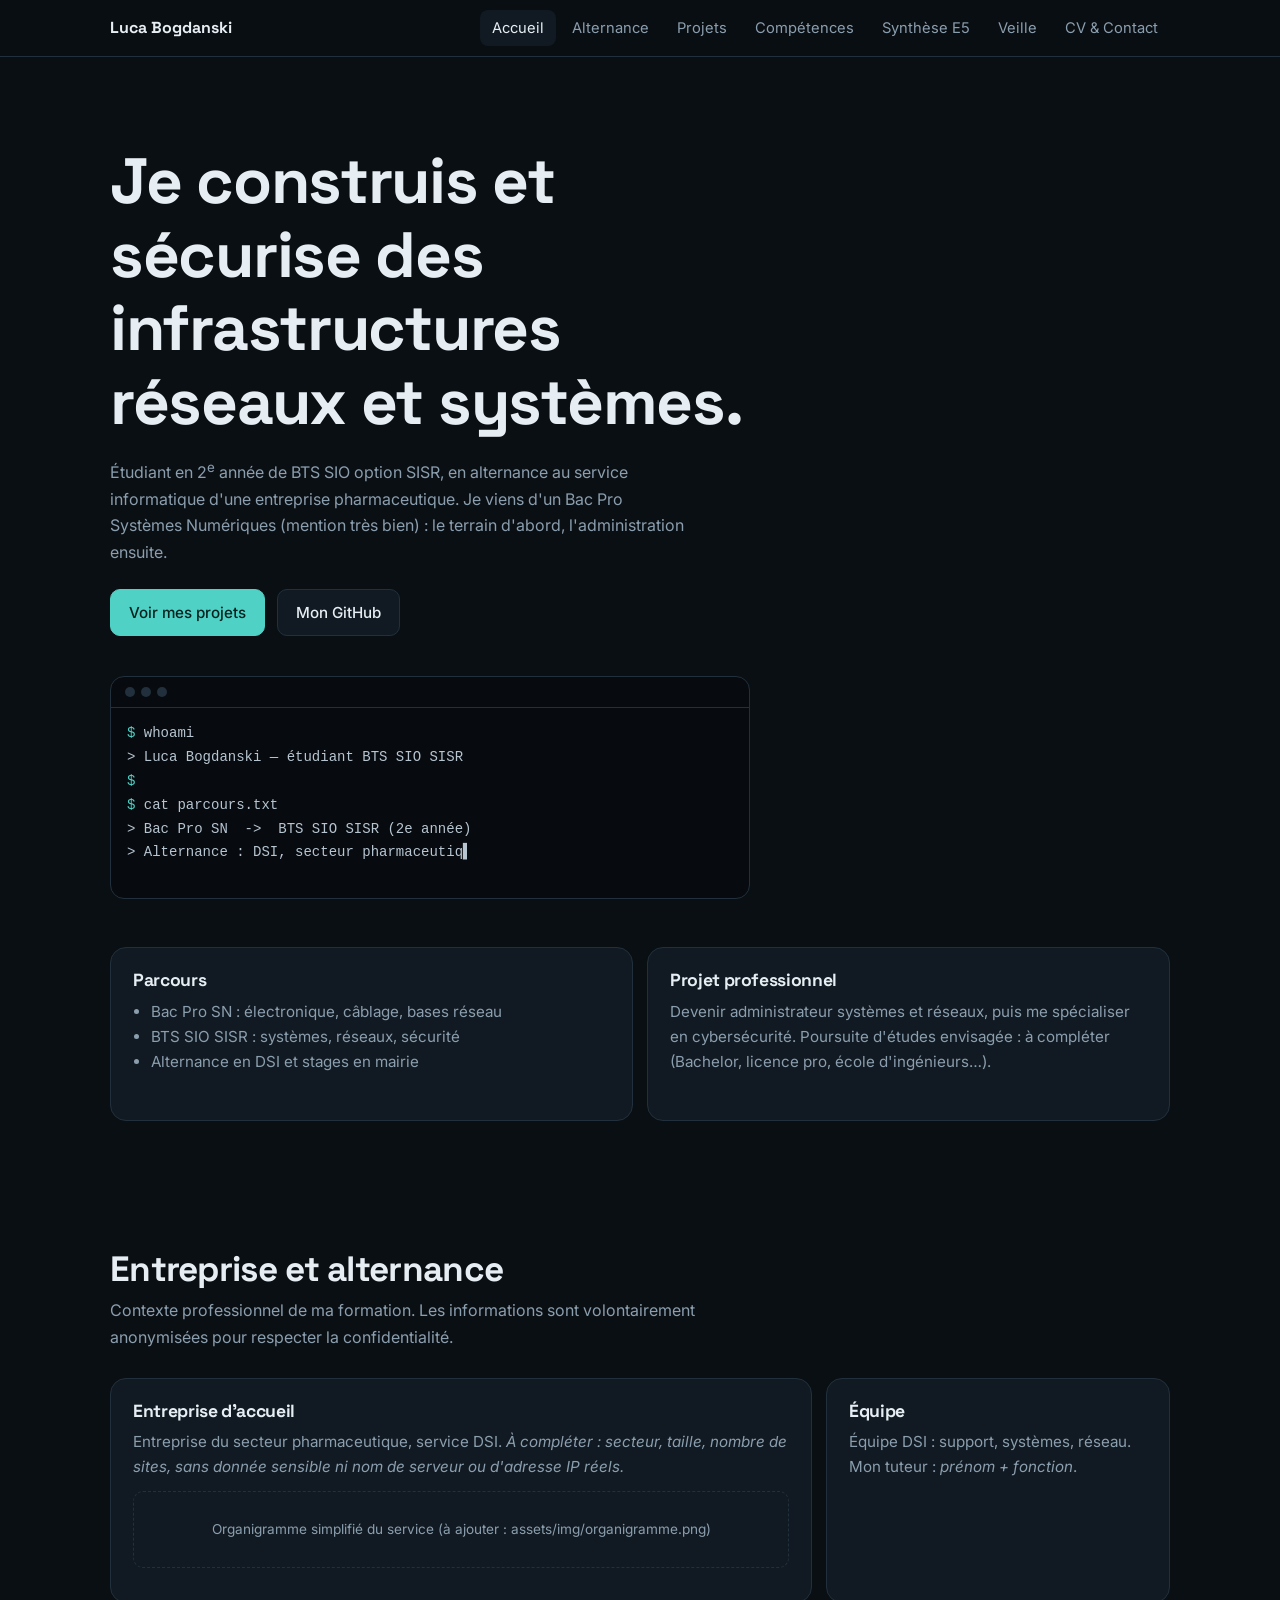
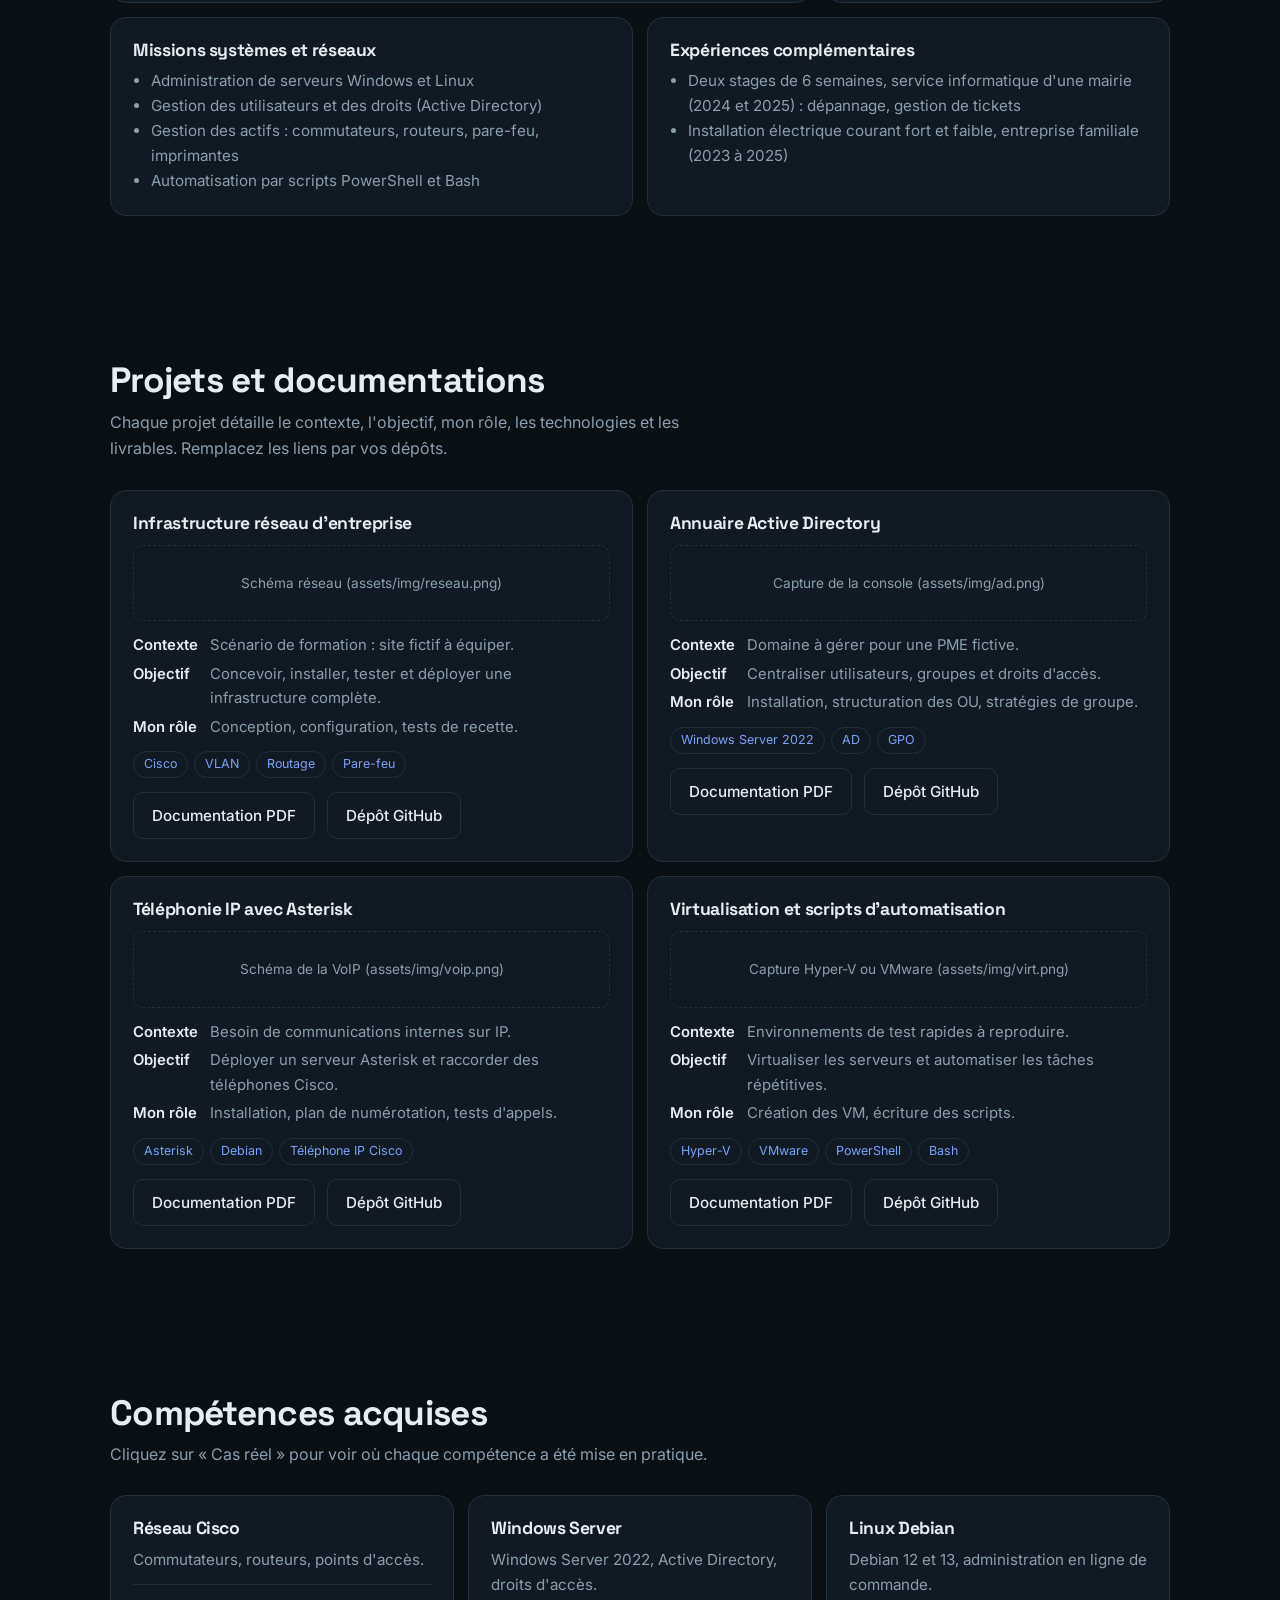
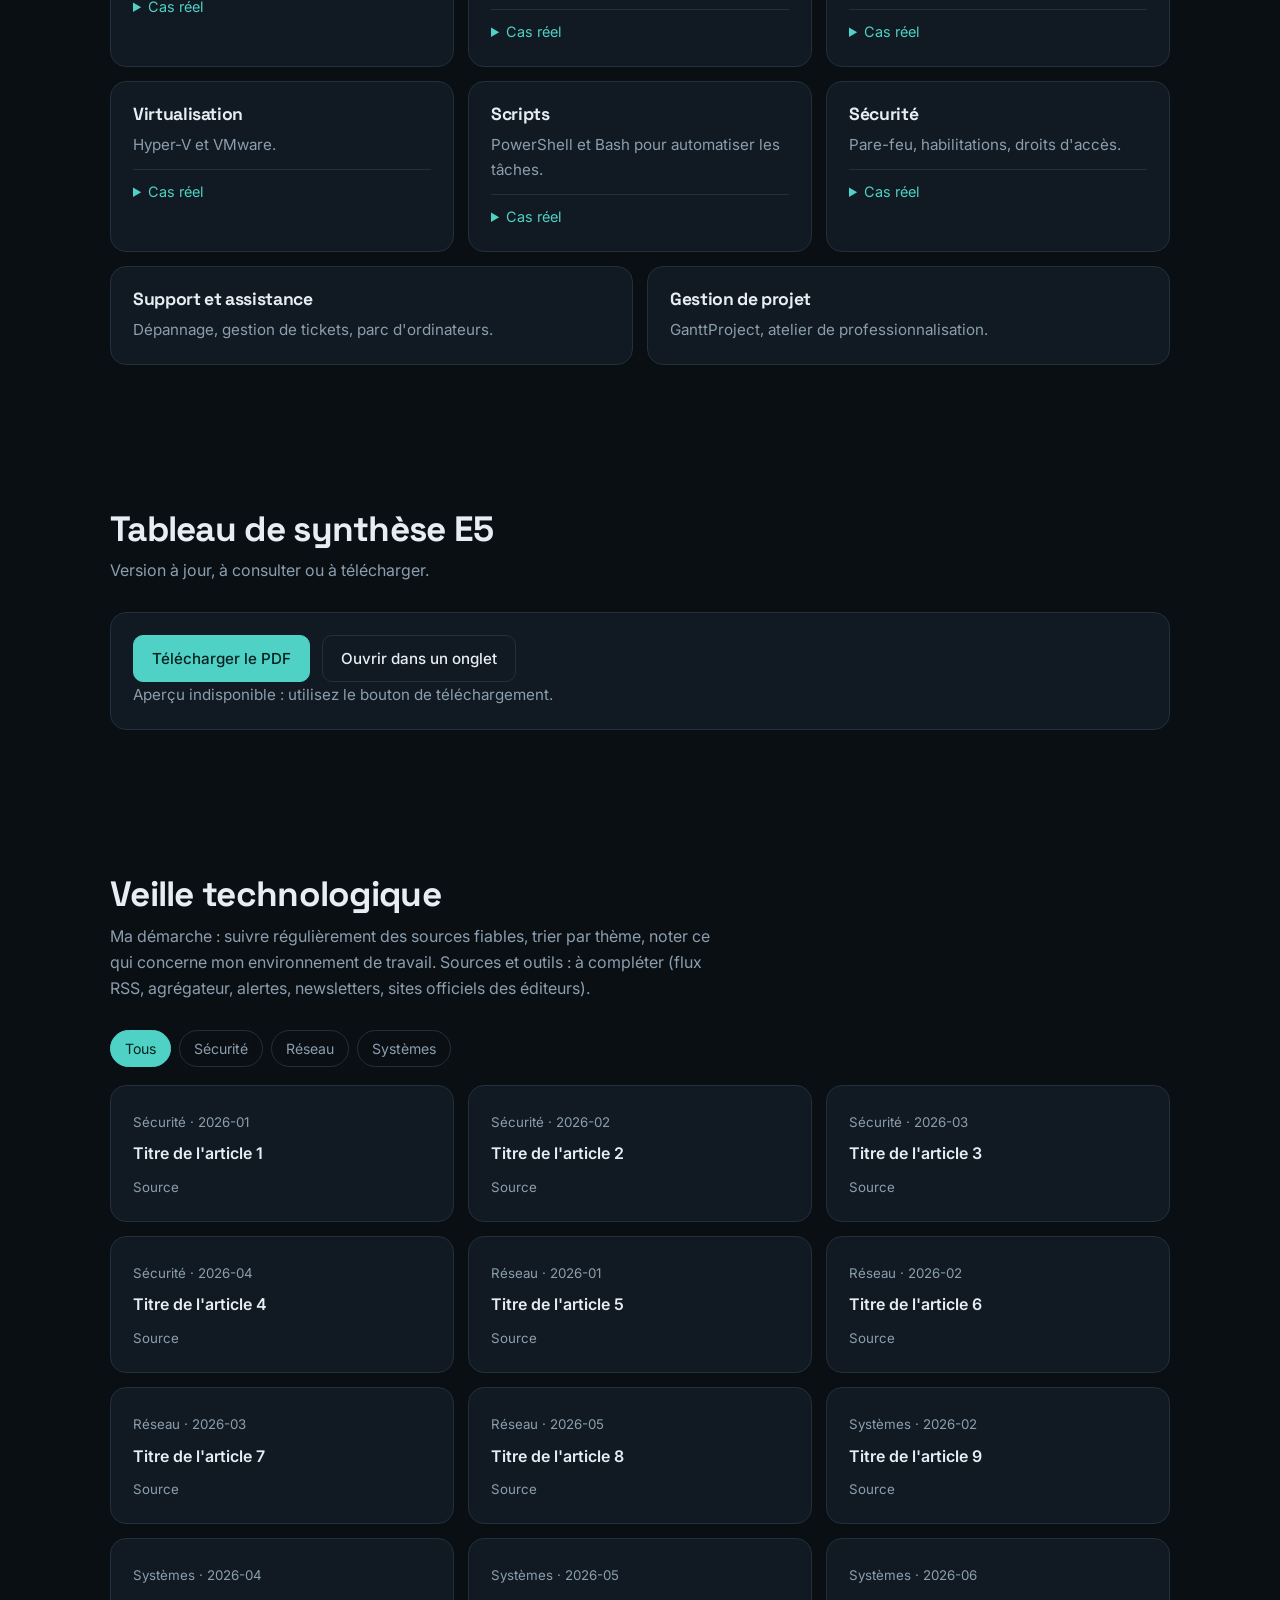
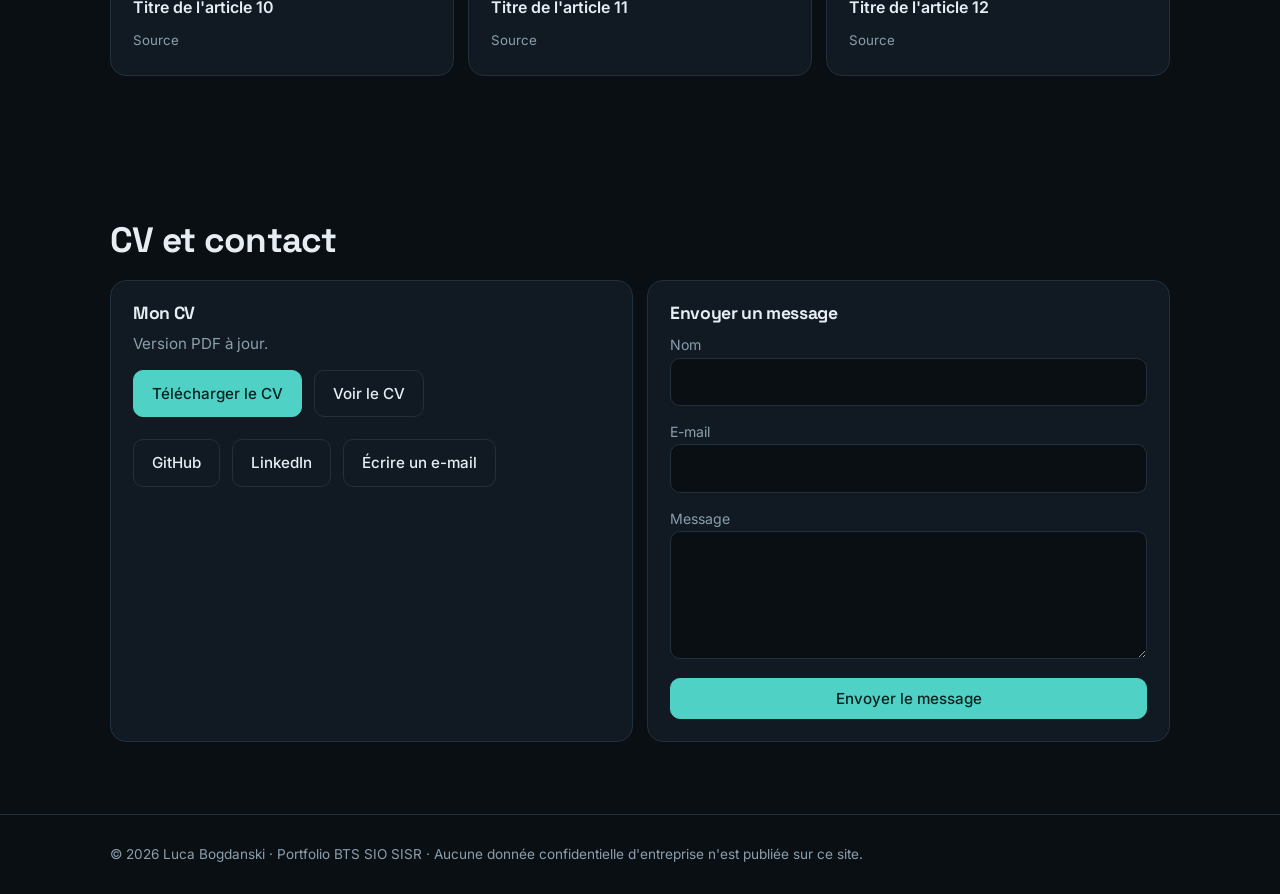
==== index.html @ c533b008 "Add files via upload" ====
<!DOCTYPE html>
<html lang="fr">
<head>
<meta charset="utf-8">
<meta name="viewport" content="width=device-width, initial-scale=1">
<title>Luca Bogdanski · Portfolio BTS SIO SISR</title>
<meta name="description" content="Portfolio E5 BTS SIO option SISR : projets, alternance, compétences et veille technologique.">
<link rel="preconnect" href="https://fonts.googleapis.com"><link rel="preconnect" href="https://fonts.gstatic.com" crossorigin>
<link href="https://fonts.googleapis.com/css2?family=Inter:wght@400;500;600&family=JetBrains+Mono&family=Space+Grotesk:wght@500;700&display=swap" rel="stylesheet">
<link rel="stylesheet" href="style.css">
</head>
<body>
<nav><div class="wrap">
<b>Luca Bogdanski</b>
<a href="#accueil">Accueil</a><a href="#entreprise">Alternance</a><a href="#projets">Projets</a><a href="#competences">Compétences</a><a href="#synthese">Synthèse E5</a><a href="#veille">Veille</a><a href="#contact">CV &amp; Contact</a>
</div></nav>

<main>
<section id="accueil" class="hero"><div class="wrap">
<h1>Je construis et sécurise des infrastructures réseaux et systèmes.</h1>
<p>Étudiant en 2<sup>e</sup> année de BTS SIO option SISR, en alternance au service informatique d'une entreprise pharmaceutique. Je viens d'un Bac Pro Systèmes Numériques (mention très bien) : le terrain d'abord, l'administration ensuite.</p>
<div class="row"><a class="btn p" href="#projets">Voir mes projets</a><a class="btn" href="https://github.com/VOTRE-PSEUDO" target="_blank" rel="noopener">Mon GitHub</a></div>
<div class="term" aria-label="Présentation en ligne de commande"><header><i></i><i></i><i></i></header><pre id="typed"></pre></div>

<div class="bento" style="margin-top:48px">
<div class="card s3 reveal"><h3>Parcours</h3><ul><li>Bac Pro SN : électronique, câblage, bases réseau</li><li>BTS SIO SISR : systèmes, réseaux, sécurité</li><li>Alternance en DSI et stages en mairie</li></ul></div>
<div class="card s3 reveal"><h3>Projet professionnel</h3><p>Devenir administrateur systèmes et réseaux, puis me spécialiser en cybersécurité. Poursuite d'études envisagée : à compléter (Bachelor, licence pro, école d'ingénieurs…).</p></div>
</div>
</div></section>

<section id="entreprise"><div class="wrap">
<h2>Entreprise et alternance</h2>
<p class="lead">Contexte professionnel de ma formation. Les informations sont volontairement anonymisées pour respecter la confidentialité.</p>
<div class="bento">
<div class="card s4 reveal"><h3>Entreprise d'accueil</h3><p>Entreprise du secteur pharmaceutique, service DSI. <em>À compléter : secteur, taille, nombre de sites, sans donnée sensible ni nom de serveur ou d'adresse IP réels.</em></p>
<div class="fig">Organigramme simplifié du service (à ajouter : assets/img/organigramme.png)</div></div>
<div class="card s2 reveal"><h3>Équipe</h3><p>Équipe DSI : support, systèmes, réseau. Mon tuteur : <em>prénom + fonction</em>.</p></div>
<div class="card s3 reveal"><h3>Missions systèmes et réseaux</h3><ul><li>Administration de serveurs Windows et Linux</li><li>Gestion des utilisateurs et des droits (Active Directory)</li><li>Gestion des actifs : commutateurs, routeurs, pare-feu, imprimantes</li><li>Automatisation par scripts PowerShell et Bash</li></ul></div>
<div class="card s3 reveal"><h3>Expériences complémentaires</h3><ul><li>Deux stages de 6 semaines, service informatique d'une mairie (2024 et 2025) : dépannage, gestion de tickets</li><li>Installation électrique courant fort et faible, entreprise familiale (2023 à 2025)</li></ul></div>
</div></div></section>

<section id="projets"><div class="wrap">
<h2>Projets et documentations</h2>
<p class="lead">Chaque projet détaille le contexte, l'objectif, mon rôle, les technologies et les livrables. Remplacez les liens par vos dépôts.</p>
<div class="bento">
<article class="card s3 proj reveal"><h3>Infrastructure réseau d'entreprise</h3>
<div class="fig">Schéma réseau (assets/img/reseau.png)</div>
<dl><dt>Contexte</dt><dd>Scénario de formation : site fictif à équiper.</dd><dt>Objectif</dt><dd>Concevoir, installer, tester et déployer une infrastructure complète.</dd><dt>Mon rôle</dt><dd>Conception, configuration, tests de recette.</dd></dl>
<div class="tags"><span>Cisco</span><span>VLAN</span><span>Routage</span><span>Pare-feu</span></div>
<div class="row"><a class="btn" href="assets/docs/projet-reseau.pdf">Documentation PDF</a><a class="btn" href="https://github.com/VOTRE-PSEUDO/projet-reseau" target="_blank" rel="noopener">Dépôt GitHub</a></div></article>

<article class="card s3 proj reveal"><h3>Annuaire Active Directory</h3>
<div class="fig">Capture de la console (assets/img/ad.png)</div>
<dl><dt>Contexte</dt><dd>Domaine à gérer pour une PME fictive.</dd><dt>Objectif</dt><dd>Centraliser utilisateurs, groupes et droits d'accès.</dd><dt>Mon rôle</dt><dd>Installation, structuration des OU, stratégies de groupe.</dd></dl>
<div class="tags"><span>Windows Server 2022</span><span>AD</span><span>GPO</span></div>
<div class="row"><a class="btn" href="assets/docs/projet-ad.pdf">Documentation PDF</a><a class="btn" href="https://github.com/VOTRE-PSEUDO/projet-ad" target="_blank" rel="noopener">Dépôt GitHub</a></div></article>

<article class="card s3 proj reveal"><h3>Téléphonie IP avec Asterisk</h3>
<div class="fig">Schéma de la VoIP (assets/img/voip.png)</div>
<dl><dt>Contexte</dt><dd>Besoin de communications internes sur IP.</dd><dt>Objectif</dt><dd>Déployer un serveur Asterisk et raccorder des téléphones Cisco.</dd><dt>Mon rôle</dt><dd>Installation, plan de numérotation, tests d'appels.</dd></dl>
<div class="tags"><span>Asterisk</span><span>Debian</span><span>Téléphone IP Cisco</span></div>
<div class="row"><a class="btn" href="assets/docs/projet-asterisk.pdf">Documentation PDF</a><a class="btn" href="https://github.com/VOTRE-PSEUDO/projet-asterisk" target="_blank" rel="noopener">Dépôt GitHub</a></div></article>

<article class="card s3 proj reveal"><h3>Virtualisation et scripts d'automatisation</h3>
<div class="fig">Capture Hyper-V ou VMware (assets/img/virt.png)</div>
<dl><dt>Contexte</dt><dd>Environnements de test rapides à reproduire.</dd><dt>Objectif</dt><dd>Virtualiser les serveurs et automatiser les tâches répétitives.</dd><dt>Mon rôle</dt><dd>Création des VM, écriture des scripts.</dd></dl>
<div class="tags"><span>Hyper-V</span><span>VMware</span><span>PowerShell</span><span>Bash</span></div>
<div class="row"><a class="btn" href="assets/docs/projet-scripts.pdf">Documentation PDF</a><a class="btn" href="https://github.com/VOTRE-PSEUDO/scripts" target="_blank" rel="noopener">Dépôt GitHub</a></div></article>
</div></div></section>

<section id="competences"><div class="wrap">
<h2>Compétences acquises</h2>
<p class="lead">Cliquez sur « Cas réel » pour voir où chaque compétence a été mise en pratique.</p>
<div class="bento">
<div class="card s2 reveal"><h3>Réseau Cisco</h3><p>Commutateurs, routeurs, points d'accès.</p><details><summary>Cas réel</summary><p>Projet d'infrastructure réseau : configuration et tests. <em>À préciser.</em></p></details></div>
<div class="card s2 reveal"><h3>Windows Server</h3><p>Windows Server 2022, Active Directory, droits d'accès.</p><details><summary>Cas réel</summary><p>Gestion des comptes et habilitations. <em>À préciser.</em></p></details></div>
<div class="card s2 reveal"><h3>Linux Debian</h3><p>Debian 12 et 13, administration en ligne de commande.</p><details><summary>Cas réel</summary><p>Serveur Asterisk. <em>À préciser.</em></p></details></div>
<div class="card s2 reveal"><h3>Virtualisation</h3><p>Hyper-V et VMware.</p><details><summary>Cas réel</summary><p>Laboratoire de tests. <em>À préciser.</em></p></details></div>
<div class="card s2 reveal"><h3>Scripts</h3><p>PowerShell et Bash pour automatiser les tâches.</p><details><summary>Cas réel</summary><p>Scripts du dépôt GitHub. <em>À préciser.</em></p></details></div>
<div class="card s2 reveal"><h3>Sécurité</h3><p>Pare-feu, habilitations, droits d'accès.</p><details><summary>Cas réel</summary><p>Règles de filtrage et gestion des droits. <em>À préciser.</em></p></details></div>
<div class="card s3 reveal"><h3>Support et assistance</h3><p>Dépannage, gestion de tickets, parc d'ordinateurs.</p></div>
<div class="card s3 reveal"><h3>Gestion de projet</h3><p>GanttProject, atelier de professionnalisation.</p></div>
</div></div></section>

<section id="synthese"><div class="wrap">
<h2>Tableau de synthèse E5</h2>
<p class="lead">Version à jour, à consulter ou à télécharger.</p>
<div class="card reveal">
<div class="row"><a class="btn p" href="assets/docs/tableau-synthese-E5.pdf" download>Télécharger le PDF</a><a class="btn" href="assets/docs/tableau-synthese-E5.pdf" target="_blank" rel="noopener">Ouvrir dans un onglet</a></div>
<object data="assets/docs/tableau-synthese-E5.pdf" type="application/pdf" width="100%" height="520" style="margin-top:16px;border-radius:10px"><p>Aperçu indisponible : utilisez le bouton de téléchargement.</p></object>
</div></div></section>

<section id="veille"><div class="wrap">
<h2>Veille technologique</h2>
<p class="lead">Ma démarche : suivre régulièrement des sources fiables, trier par thème, noter ce qui concerne mon environnement de travail. Sources et outils : à compléter (flux RSS, agrégateur, alertes, newsletters, sites officiels des éditeurs).</p>
<div class="filters" id="filters" role="group" aria-label="Filtrer par thème"></div>
<div class="grid3" id="articles"></div>
</div></section>

<section id="contact"><div class="wrap">
<h2>CV et contact</h2>
<div class="bento" style="margin-top:20px">
<div class="card s3 reveal"><h3>Mon CV</h3><p>Version PDF à jour.</p><div class="row" style="margin-top:14px"><a class="btn p" href="assets/docs/CV-Luca-Bogdanski.pdf" download>Télécharger le CV</a><a class="btn" href="assets/docs/CV-Luca-Bogdanski.pdf" target="_blank" rel="noopener">Voir le CV</a></div>
<div class="row" style="margin-top:22px"><a class="btn" href="https://github.com/VOTRE-PSEUDO" target="_blank" rel="noopener">GitHub</a><a class="btn" href="https://www.linkedin.com/in/VOTRE-PROFIL" target="_blank" rel="noopener">LinkedIn</a><a class="btn" href="mailto:bogdanski.luca0@gmail.com">Écrire un e-mail</a></div></div>
<div class="card s3 reveal"><h3>Envoyer un message</h3>
<form action="https://formspree.io/f/VOTRE_ID" method="POST">
<div><label for="n">Nom</label><input id="n" name="name" required autocomplete="name"></div>
<div><label for="e">E-mail</label><input id="e" name="email" type="email" required autocomplete="email"></div>
<div><label for="m">Message</label><textarea id="m" name="message" rows="4" required></textarea></div>
<button class="btn p" type="submit">Envoyer le message</button></form></div>
</div></div></section>
</main>
<footer><div class="wrap">© 2026 Luca Bogdanski · Portfolio BTS SIO SISR · Aucune donnée confidentielle d'entreprise n'est publiée sur ce site.</div></footer>
<script src="script.js"></script>
</body>
</html>
---- style.css ----
:root{--bg:#0a0f14;--panel:#111a22;--line:#21303c;--tx:#e6edf3;--mu:#8b9eae;--ac:#4fd1c5;--ac2:#7aa2f7}
@media(prefers-color-scheme:light){:root[data-theme=auto]{}}
*{box-sizing:border-box;margin:0}
html{scroll-behavior:smooth;scroll-padding-top:70px}
body{background:var(--bg);color:var(--tx);font:16px/1.65 "Inter",system-ui,sans-serif}
h1,h2,h3{font-family:"Space Grotesk",system-ui,sans-serif;line-height:1.15;letter-spacing:-.02em}
a{color:var(--ac)}
:focus-visible{outline:2px solid var(--ac);outline-offset:3px;border-radius:4px}
.wrap{max-width:1100px;margin:0 auto;padding:0 20px}
section{padding:72px 0}
h2{font-size:clamp(1.6rem,3.5vw,2.2rem);margin-bottom:8px}
.lead{color:var(--mu);max-width:62ch;margin-bottom:28px}
nav{position:sticky;top:0;z-index:10;background:rgba(10,15,20,.88);backdrop-filter:blur(8px);border-bottom:1px solid var(--line)}
nav .wrap{display:flex;gap:4px;align-items:center;overflow-x:auto;height:56px}
nav b{font-family:"Space Grotesk";margin-right:auto;white-space:nowrap;padding-right:16px}
nav a{color:var(--mu);text-decoration:none;padding:6px 12px;border-radius:8px;white-space:nowrap;font-size:.92rem}
nav a:hover,nav a.on{color:var(--tx);background:var(--panel)}
.hero{padding:88px 0 56px}
.hero h1{font-size:clamp(2.2rem,6vw,4rem);max-width:16ch;margin-bottom:18px}
.hero p{color:var(--mu);max-width:58ch;margin-bottom:24px}
.btn{display:inline-block;padding:10px 18px;border-radius:10px;border:1px solid var(--line);color:var(--tx);text-decoration:none;background:var(--panel);font-weight:500;cursor:pointer;font-size:.95rem;font-family:inherit}
.btn:hover{border-color:var(--ac)}
.btn.p{background:var(--ac);color:#04221f;border-color:var(--ac)}
.row{display:flex;gap:12px;flex-wrap:wrap}
.term{margin-top:40px;background:#070b0f;border:1px solid var(--line);border-radius:14px;overflow:hidden;font:14px/1.7 "JetBrains Mono",ui-monospace,monospace;max-width:640px}
.term header{display:flex;gap:6px;padding:10px 14px;border-bottom:1px solid var(--line)}
.term header i{width:10px;height:10px;border-radius:50%;background:var(--line)}
.term pre{padding:14px 16px;min-height:190px;white-space:pre-wrap;color:#b7c5d1}
.term .pr{color:var(--ac)}
.bento{display:grid;grid-template-columns:repeat(6,1fr);gap:14px}
.card{background:var(--panel);border:1px solid var(--line);border-radius:16px;padding:22px}
.s2{grid-column:span 2}.s3{grid-column:span 3}.s4{grid-column:span 4}.s6{grid-column:span 6}
.card h3{font-size:1.1rem;margin-bottom:8px}
.card p,.card li{color:var(--mu);font-size:.95rem}
.card ul{padding-left:18px}
.tags{display:flex;flex-wrap:wrap;gap:6px;margin:12px 0}
.tags span{font-size:.78rem;padding:2px 10px;border:1px solid var(--line);border-radius:99px;color:var(--ac2)}
.fig{border:1px dashed var(--line);border-radius:10px;padding:26px 10px;text-align:center;color:var(--mu);font-size:.85rem;margin:12px 0}
.proj dl{display:grid;grid-template-columns:auto 1fr;gap:4px 12px;font-size:.93rem;margin-top:10px}
.proj dt{color:var(--tx);font-weight:600}.proj dd{color:var(--mu)}
.proj .row{margin-top:14px}
details{border-top:1px solid var(--line);margin-top:12px;padding-top:10px}
summary{cursor:pointer;color:var(--ac);font-size:.9rem}
details p{margin-top:8px}
.filters{display:flex;gap:8px;flex-wrap:wrap;margin-bottom:18px}
.filters button{background:none;border:1px solid var(--line);color:var(--mu);padding:6px 14px;border-radius:99px;cursor:pointer;font:inherit;font-size:.88rem}
.filters button[aria-pressed=true]{background:var(--ac);color:#04221f;border-color:var(--ac)}
.grid3{display:grid;grid-template-columns:repeat(auto-fill,minmax(270px,1fr));gap:14px}
.art small{color:var(--mu)}
.art a{color:var(--tx);text-decoration:none;font-weight:600;display:block;margin:6px 0}
.art a:hover{color:var(--ac)}
form{display:grid;gap:12px}
input,textarea{background:var(--bg);border:1px solid var(--line);border-radius:10px;padding:10px 12px;color:var(--tx);font:inherit;width:100%}
label{font-size:.88rem;color:var(--mu)}
footer{border-top:1px solid var(--line);padding:28px 0;color:var(--mu);font-size:.85rem}
.reveal{opacity:0;transform:translateY(12px);transition:.5s}
.reveal.in{opacity:1;transform:none}
@media(max-width:800px){.s2,.s3,.s4{grid-column:span 6}}
@media(prefers-reduced-motion:reduce){*{scroll-behavior:auto!important;transition:none!important}.reveal{opacity:1;transform:none}}
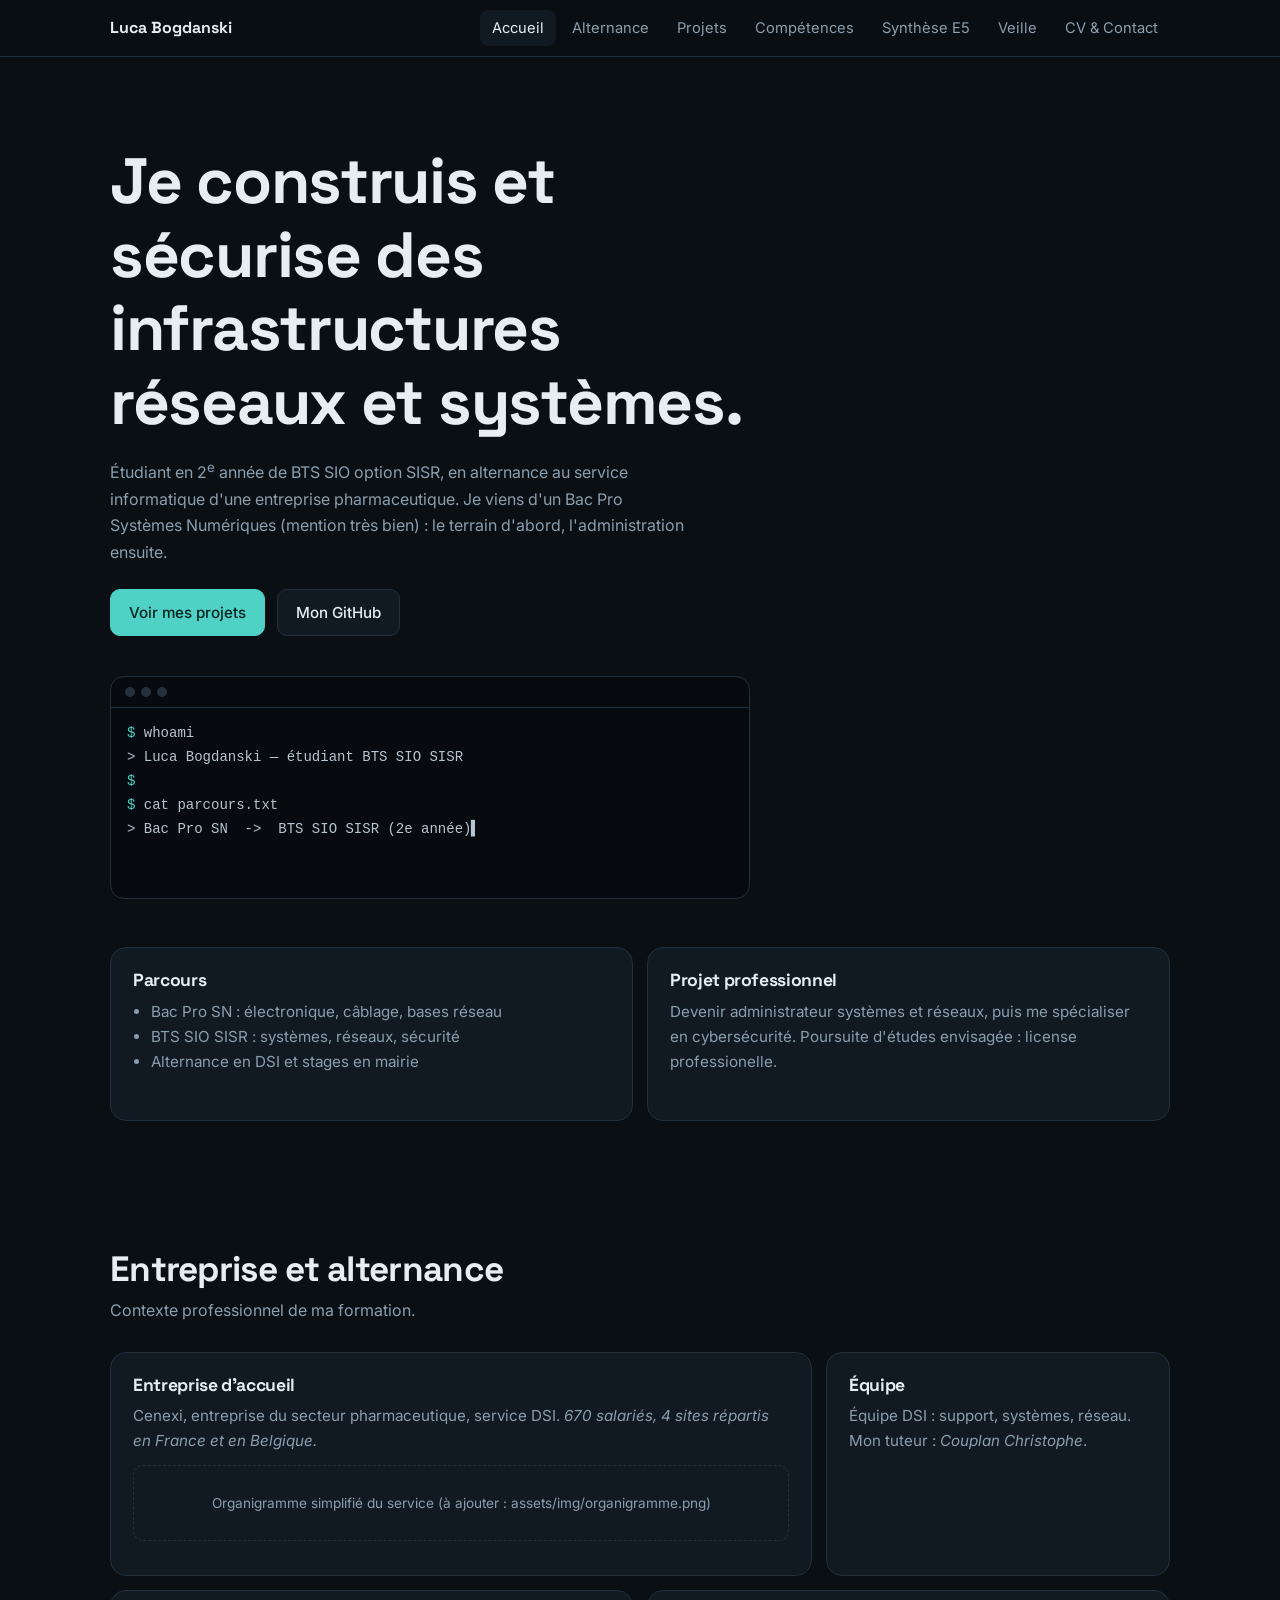
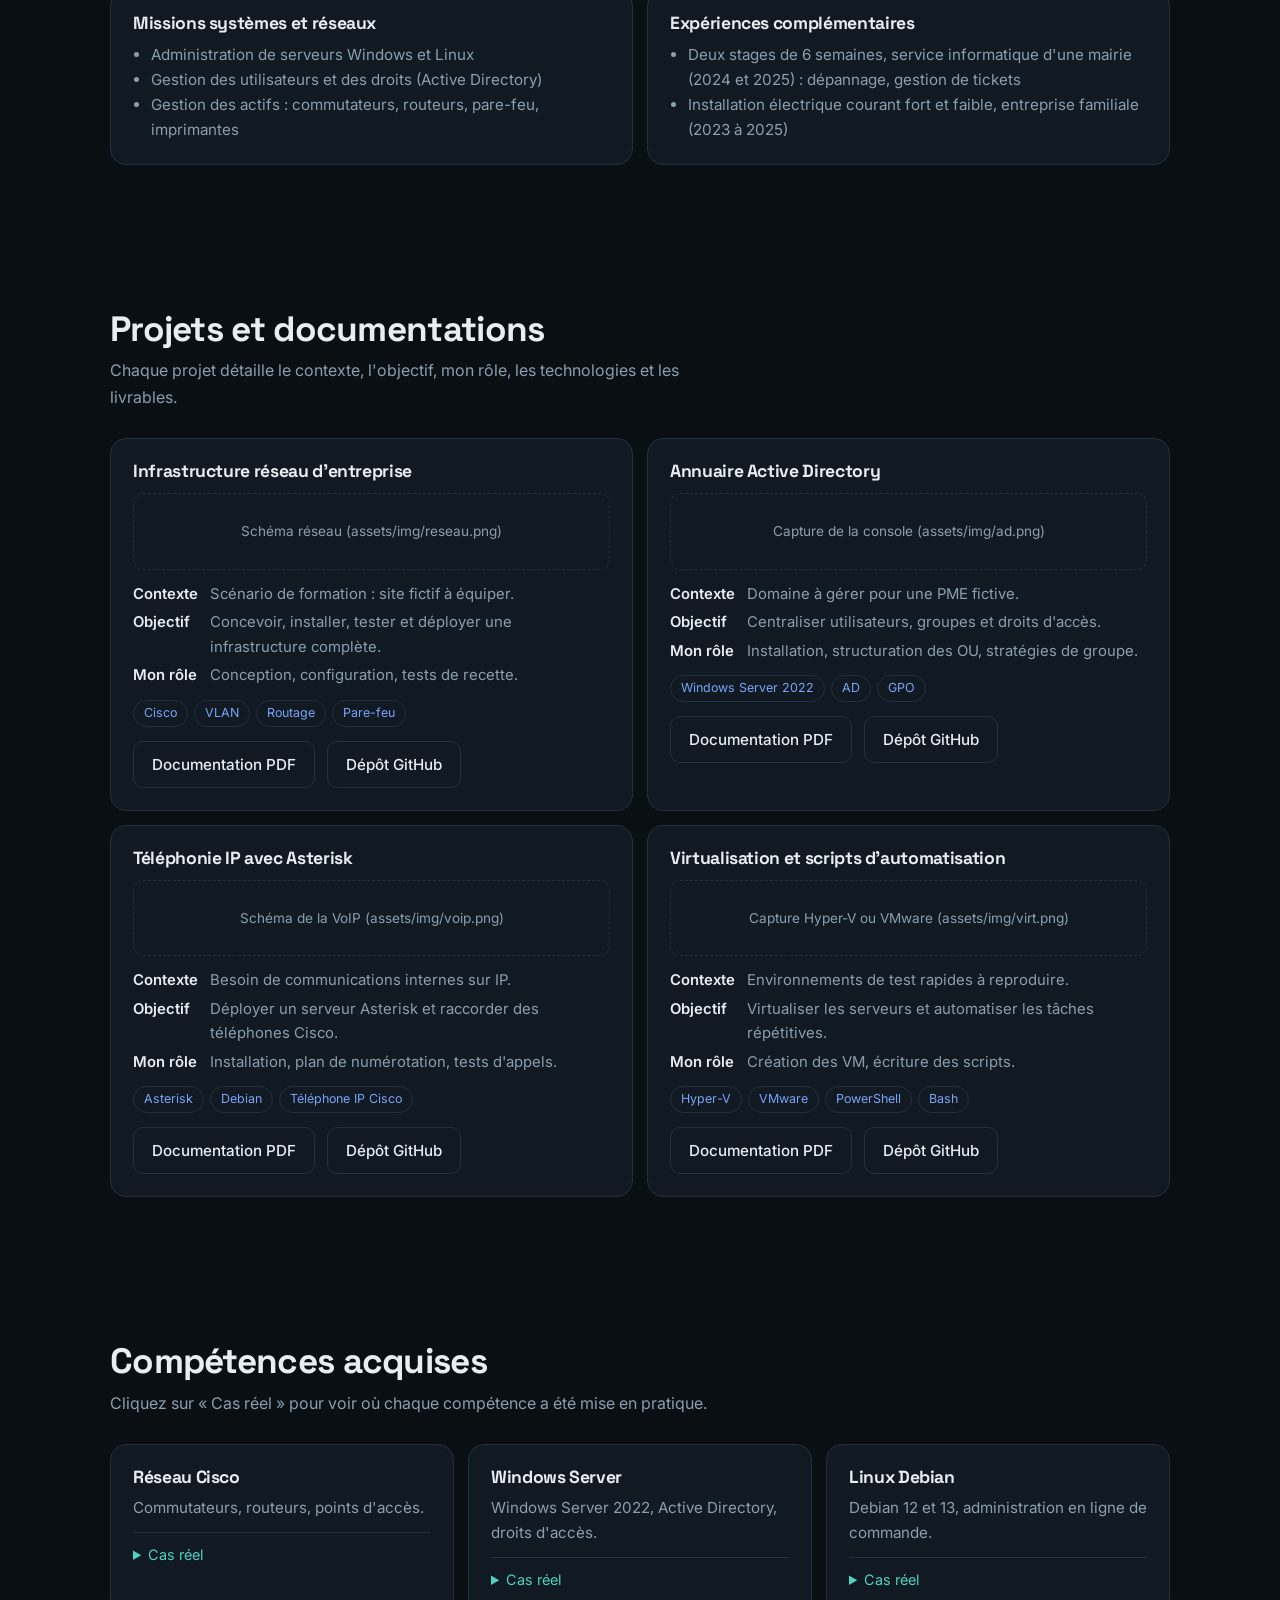
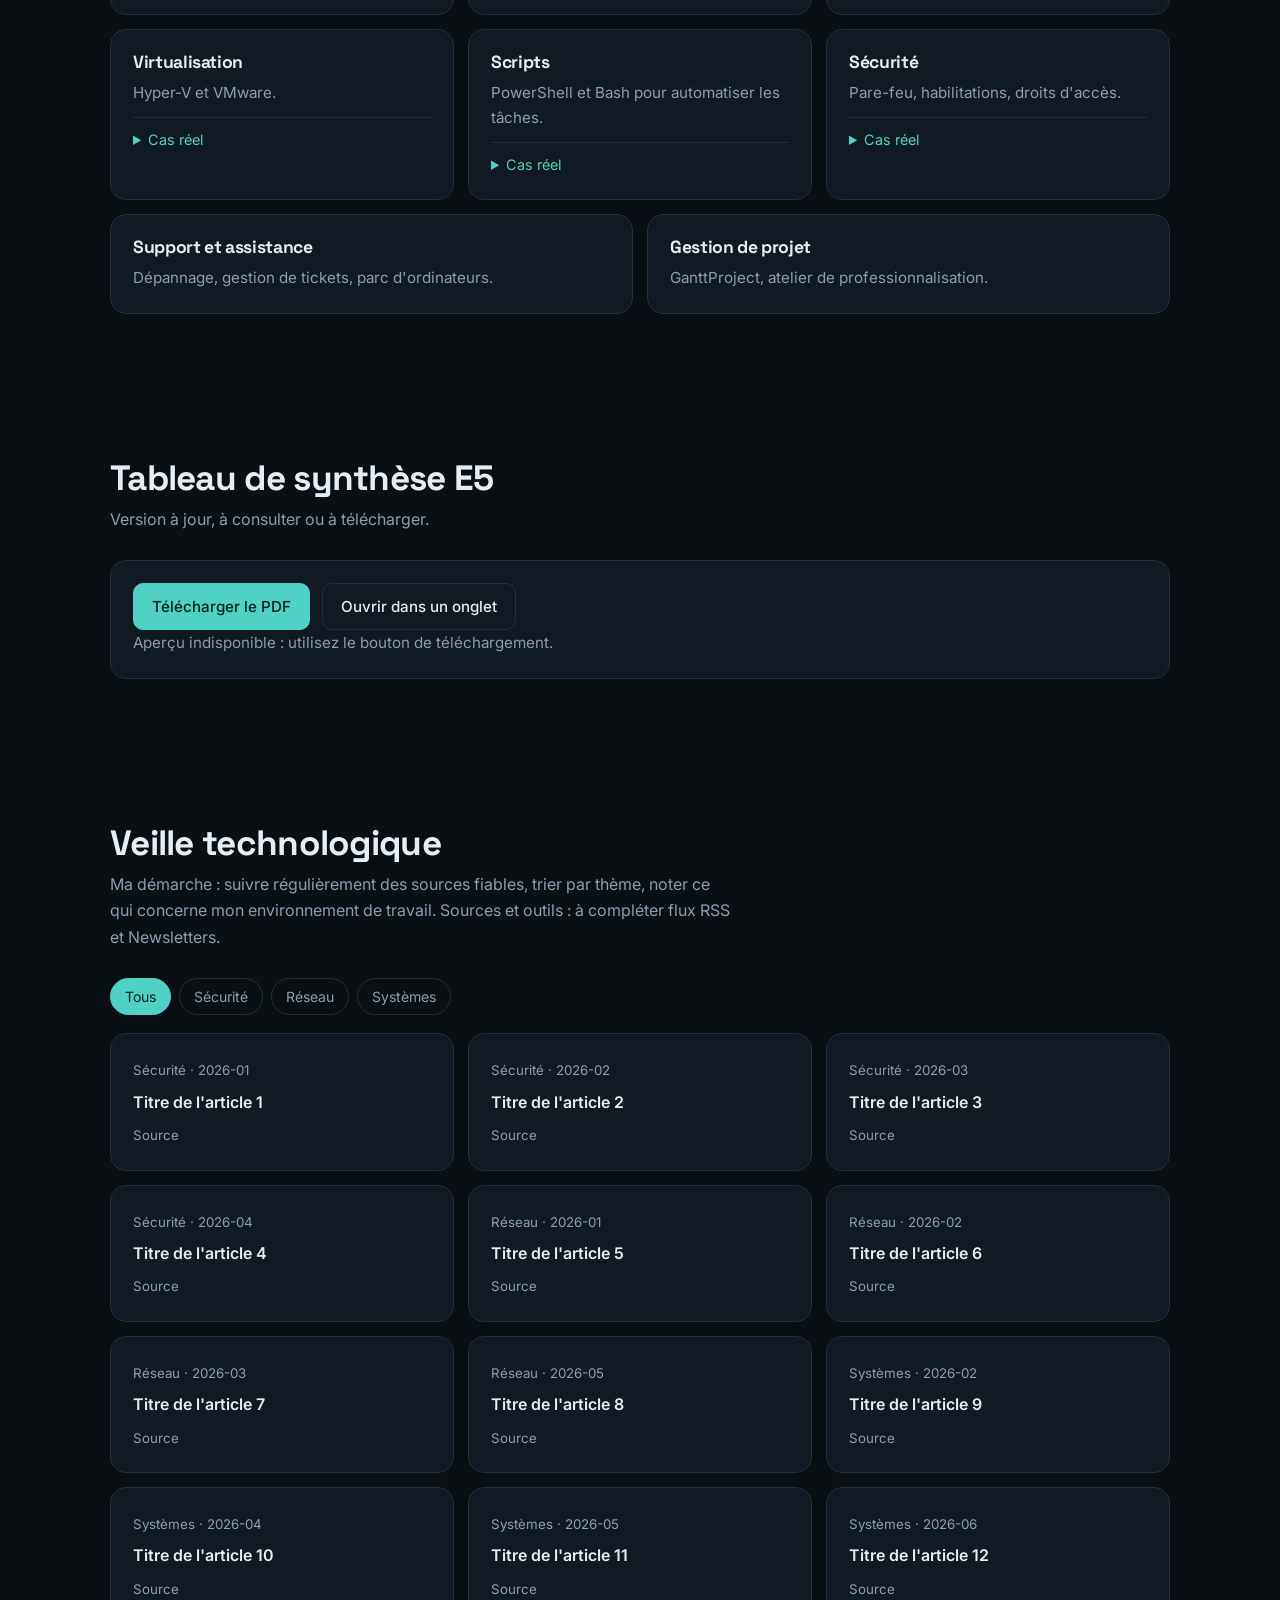
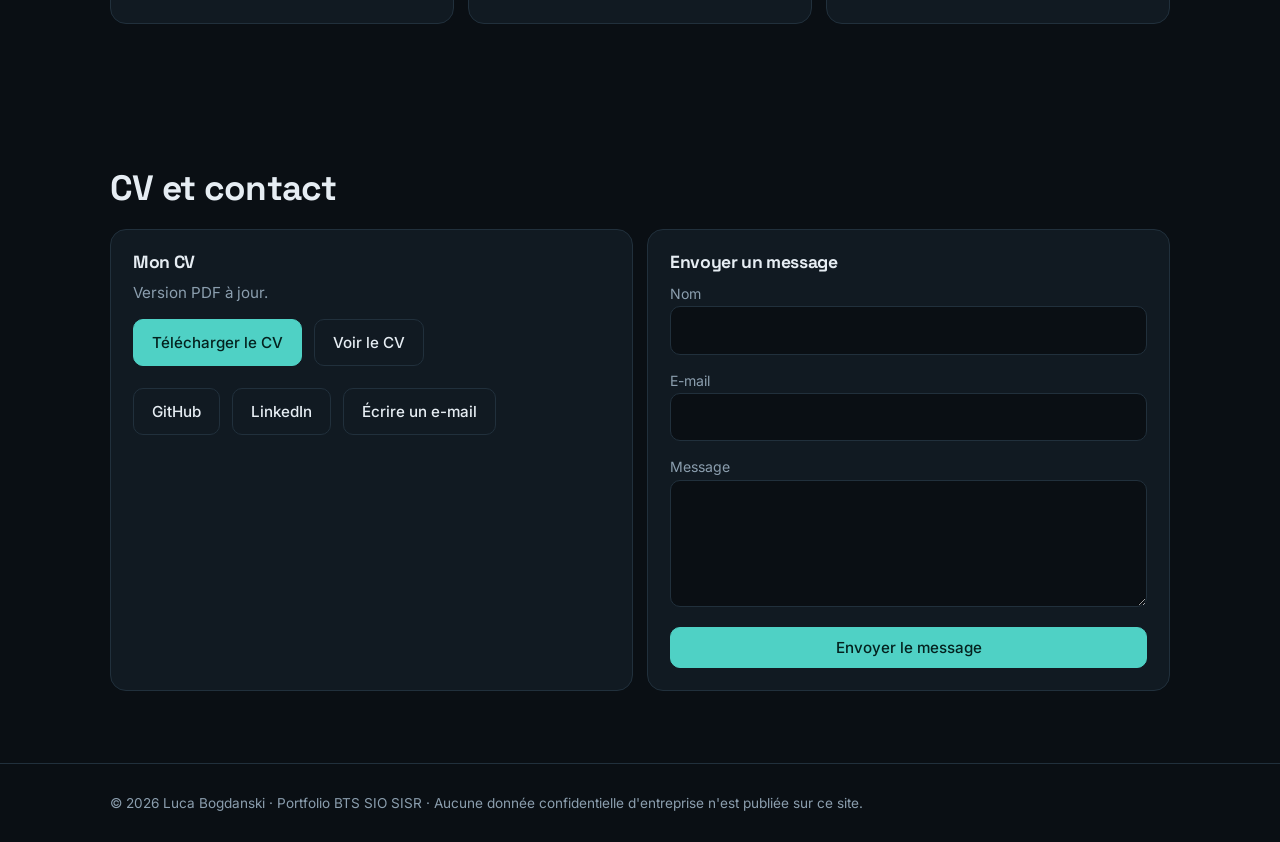
==== commit c9a36d34: "Revise project and company information in index.html Updated project description and company details" ====
--- a/index.html
+++ b/index.html
@@ -24,24 +24,24 @@
 
 <div class="bento" style="margin-top:48px">
 <div class="card s3 reveal"><h3>Parcours</h3><ul><li>Bac Pro SN : électronique, câblage, bases réseau</li><li>BTS SIO SISR : systèmes, réseaux, sécurité</li><li>Alternance en DSI et stages en mairie</li></ul></div>
-<div class="card s3 reveal"><h3>Projet professionnel</h3><p>Devenir administrateur systèmes et réseaux, puis me spécialiser en cybersécurité. Poursuite d'études envisagée : à compléter (Bachelor, licence pro, école d'ingénieurs…).</p></div>
+<div class="card s3 reveal"><h3>Projet professionnel</h3><p>Devenir administrateur systèmes et réseaux, puis me spécialiser en cybersécurité. Poursuite d'études envisagée : license professionelle.</p></div>
 </div>
 </div></section>
 
 <section id="entreprise"><div class="wrap">
 <h2>Entreprise et alternance</h2>
-<p class="lead">Contexte professionnel de ma formation. Les informations sont volontairement anonymisées pour respecter la confidentialité.</p>
+<p class="lead">Contexte professionnel de ma formation.</p>
 <div class="bento">
-<div class="card s4 reveal"><h3>Entreprise d'accueil</h3><p>Entreprise du secteur pharmaceutique, service DSI. <em>À compléter : secteur, taille, nombre de sites, sans donnée sensible ni nom de serveur ou d'adresse IP réels.</em></p>
+<div class="card s4 reveal"><h3>Entreprise d'accueil</h3><p>Cenexi, entreprise du secteur pharmaceutique, service DSI. <em>670 salariés, 4 sites répartis en France et en Belgique.</em></p>
 <div class="fig">Organigramme simplifié du service (à ajouter : assets/img/organigramme.png)</div></div>
-<div class="card s2 reveal"><h3>Équipe</h3><p>Équipe DSI : support, systèmes, réseau. Mon tuteur : <em>prénom + fonction</em>.</p></div>
-<div class="card s3 reveal"><h3>Missions systèmes et réseaux</h3><ul><li>Administration de serveurs Windows et Linux</li><li>Gestion des utilisateurs et des droits (Active Directory)</li><li>Gestion des actifs : commutateurs, routeurs, pare-feu, imprimantes</li><li>Automatisation par scripts PowerShell et Bash</li></ul></div>
+<div class="card s2 reveal"><h3>Équipe</h3><p>Équipe DSI : support, systèmes, réseau. Mon tuteur : <em>Couplan Christophe</em>.</p></div>
+<div class="card s3 reveal"><h3>Missions systèmes et réseaux</h3><ul><li>Administration de serveurs Windows et Linux</li><li>Gestion des utilisateurs et des droits (Active Directory)</li><li>Gestion des actifs : commutateurs, routeurs, pare-feu, imprimantes</li></ul></div>
 <div class="card s3 reveal"><h3>Expériences complémentaires</h3><ul><li>Deux stages de 6 semaines, service informatique d'une mairie (2024 et 2025) : dépannage, gestion de tickets</li><li>Installation électrique courant fort et faible, entreprise familiale (2023 à 2025)</li></ul></div>
 </div></div></section>
 
 <section id="projets"><div class="wrap">
 <h2>Projets et documentations</h2>
-<p class="lead">Chaque projet détaille le contexte, l'objectif, mon rôle, les technologies et les livrables. Remplacez les liens par vos dépôts.</p>
+<p class="lead">Chaque projet détaille le contexte, l'objectif, mon rôle, les technologies et les livrables.</p>
 <div class="bento">
 <article class="card s3 proj reveal"><h3>Infrastructure réseau d'entreprise</h3>
 <div class="fig">Schéma réseau (assets/img/reseau.png)</div>
@@ -92,7 +92,7 @@
 
 <section id="veille"><div class="wrap">
 <h2>Veille technologique</h2>
-<p class="lead">Ma démarche : suivre régulièrement des sources fiables, trier par thème, noter ce qui concerne mon environnement de travail. Sources et outils : à compléter (flux RSS, agrégateur, alertes, newsletters, sites officiels des éditeurs).</p>
+<p class="lead">Ma démarche : suivre régulièrement des sources fiables, trier par thème, noter ce qui concerne mon environnement de travail. Sources et outils : à compléter flux RSS et Newsletters.</p>
 <div class="filters" id="filters" role="group" aria-label="Filtrer par thème"></div>
 <div class="grid3" id="articles"></div>
 </div></section>
@@ -101,7 +101,7 @@
 <h2>CV et contact</h2>
 <div class="bento" style="margin-top:20px">
 <div class="card s3 reveal"><h3>Mon CV</h3><p>Version PDF à jour.</p><div class="row" style="margin-top:14px"><a class="btn p" href="assets/docs/CV-Luca-Bogdanski.pdf" download>Télécharger le CV</a><a class="btn" href="assets/docs/CV-Luca-Bogdanski.pdf" target="_blank" rel="noopener">Voir le CV</a></div>
-<div class="row" style="margin-top:22px"><a class="btn" href="https://github.com/VOTRE-PSEUDO" target="_blank" rel="noopener">GitHub</a><a class="btn" href="https://www.linkedin.com/in/VOTRE-PROFIL" target="_blank" rel="noopener">LinkedIn</a><a class="btn" href="mailto:bogdanski.luca0@gmail.com">Écrire un e-mail</a></div></div>
+<div class="row" style="margin-top:22px"><a class="btn" href="https://github.com/magicourpe" target="_blank" rel="noopener">GitHub</a><a class="btn" href="https://www.linkedin.com/in/luca-bogdanski-25a77b385" target="_blank" rel="noopener">LinkedIn</a><a class="btn" href="mailto:bogdanski.luca0@gmail.com">Écrire un e-mail</a></div></div>
 <div class="card s3 reveal"><h3>Envoyer un message</h3>
 <form action="https://formspree.io/f/VOTRE_ID" method="POST">
 <div><label for="n">Nom</label><input id="n" name="name" required autocomplete="name"></div>
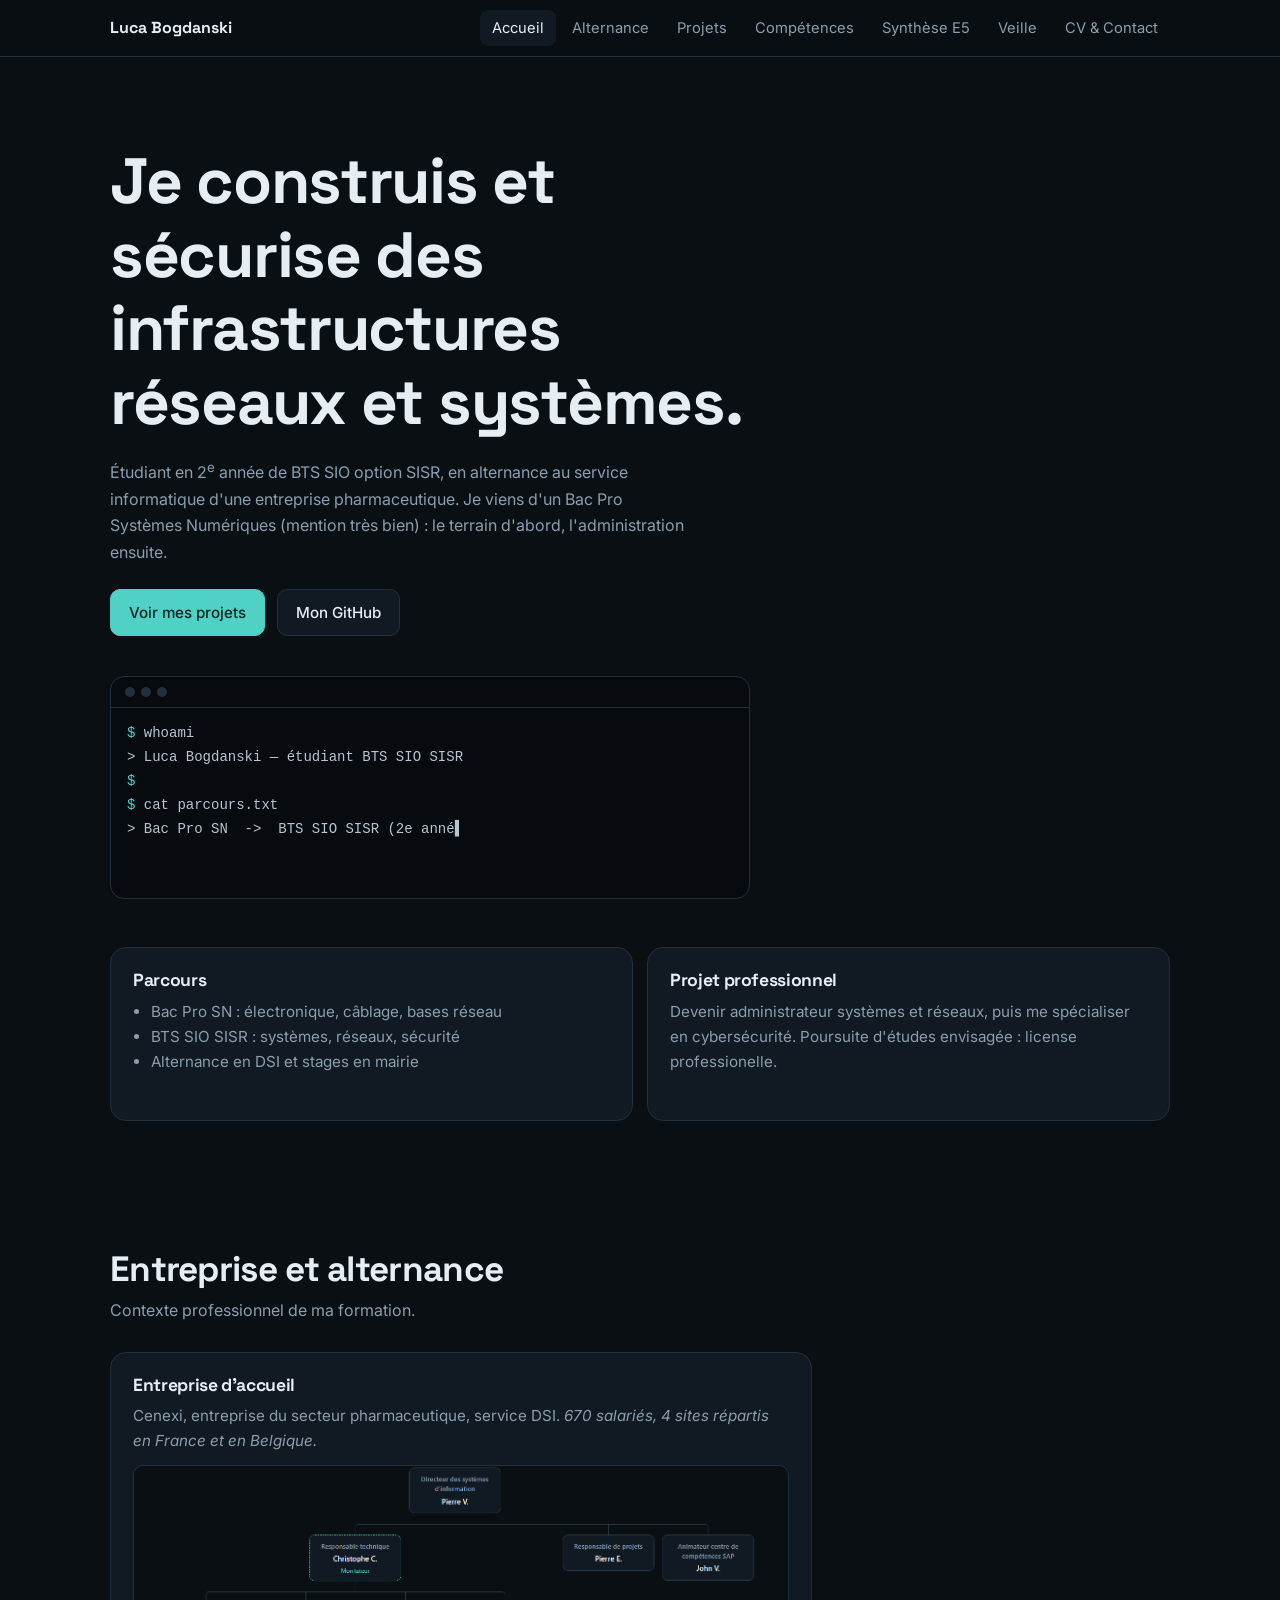
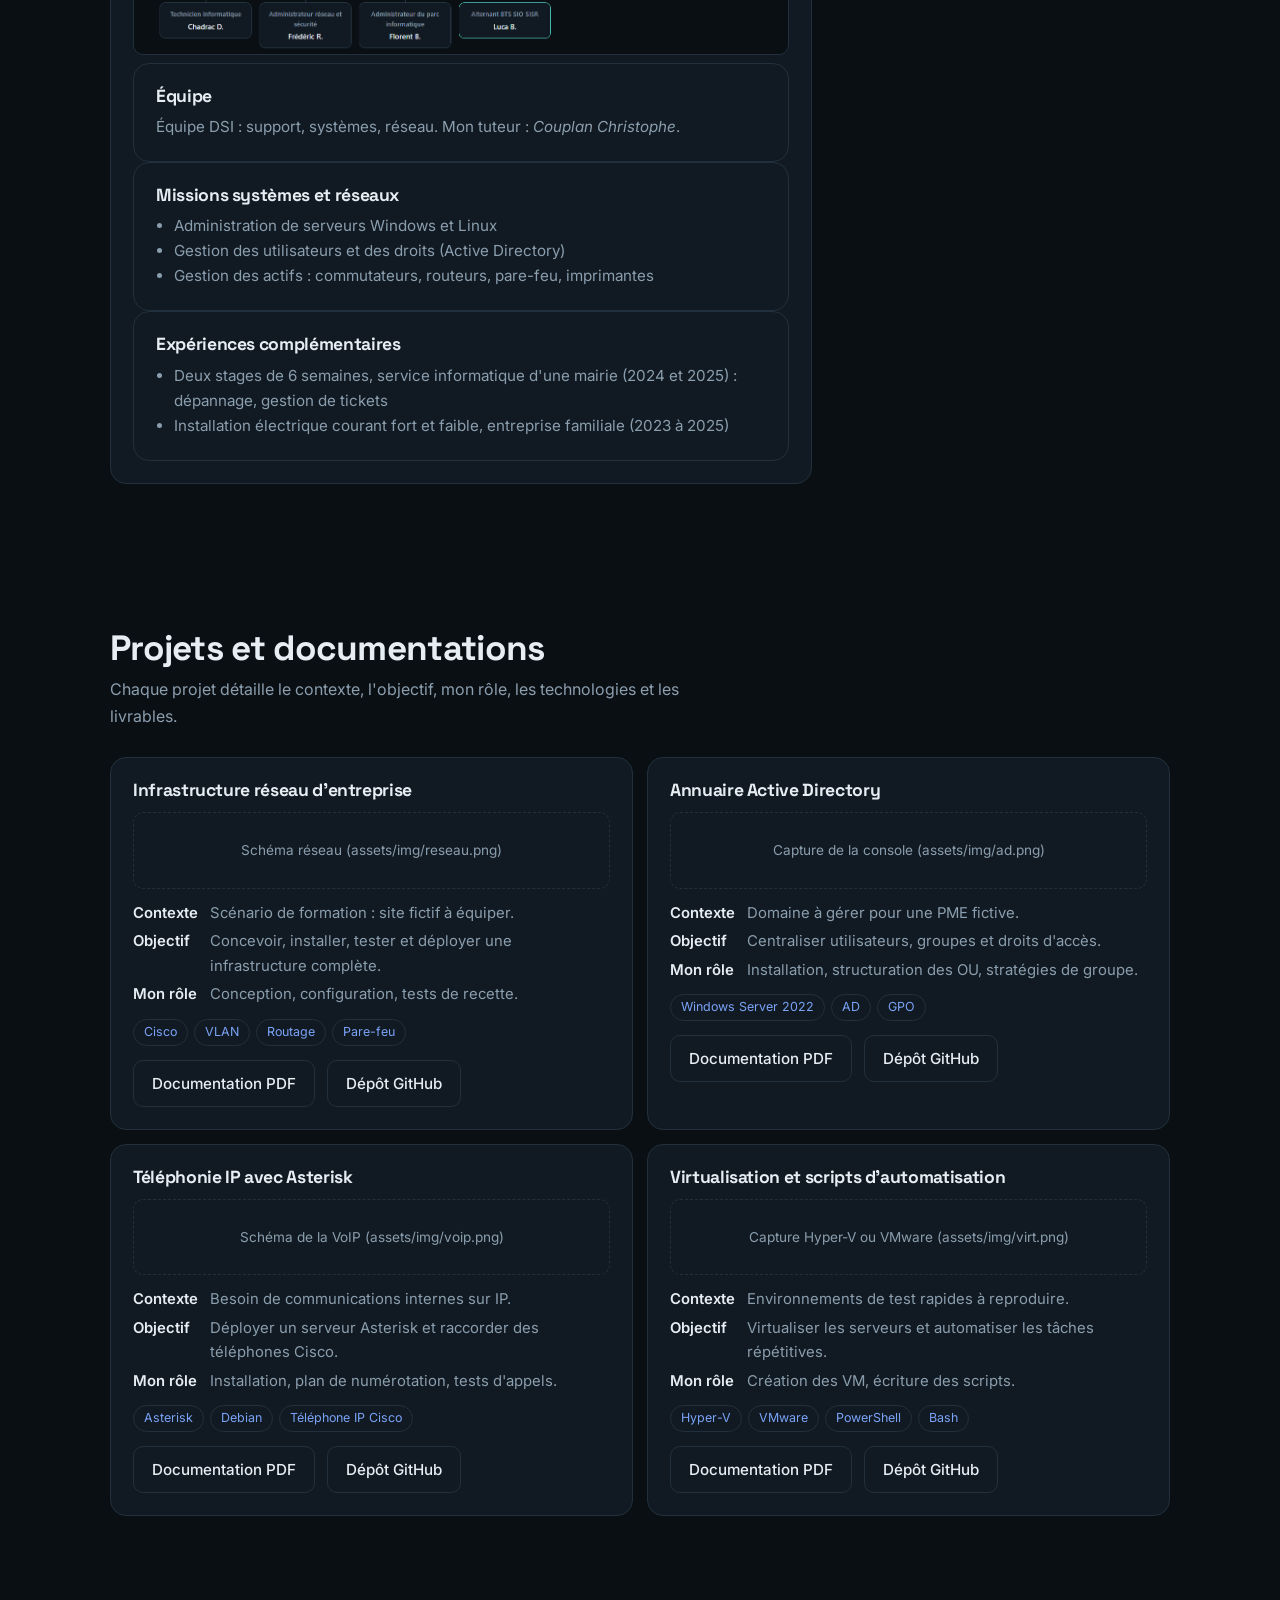
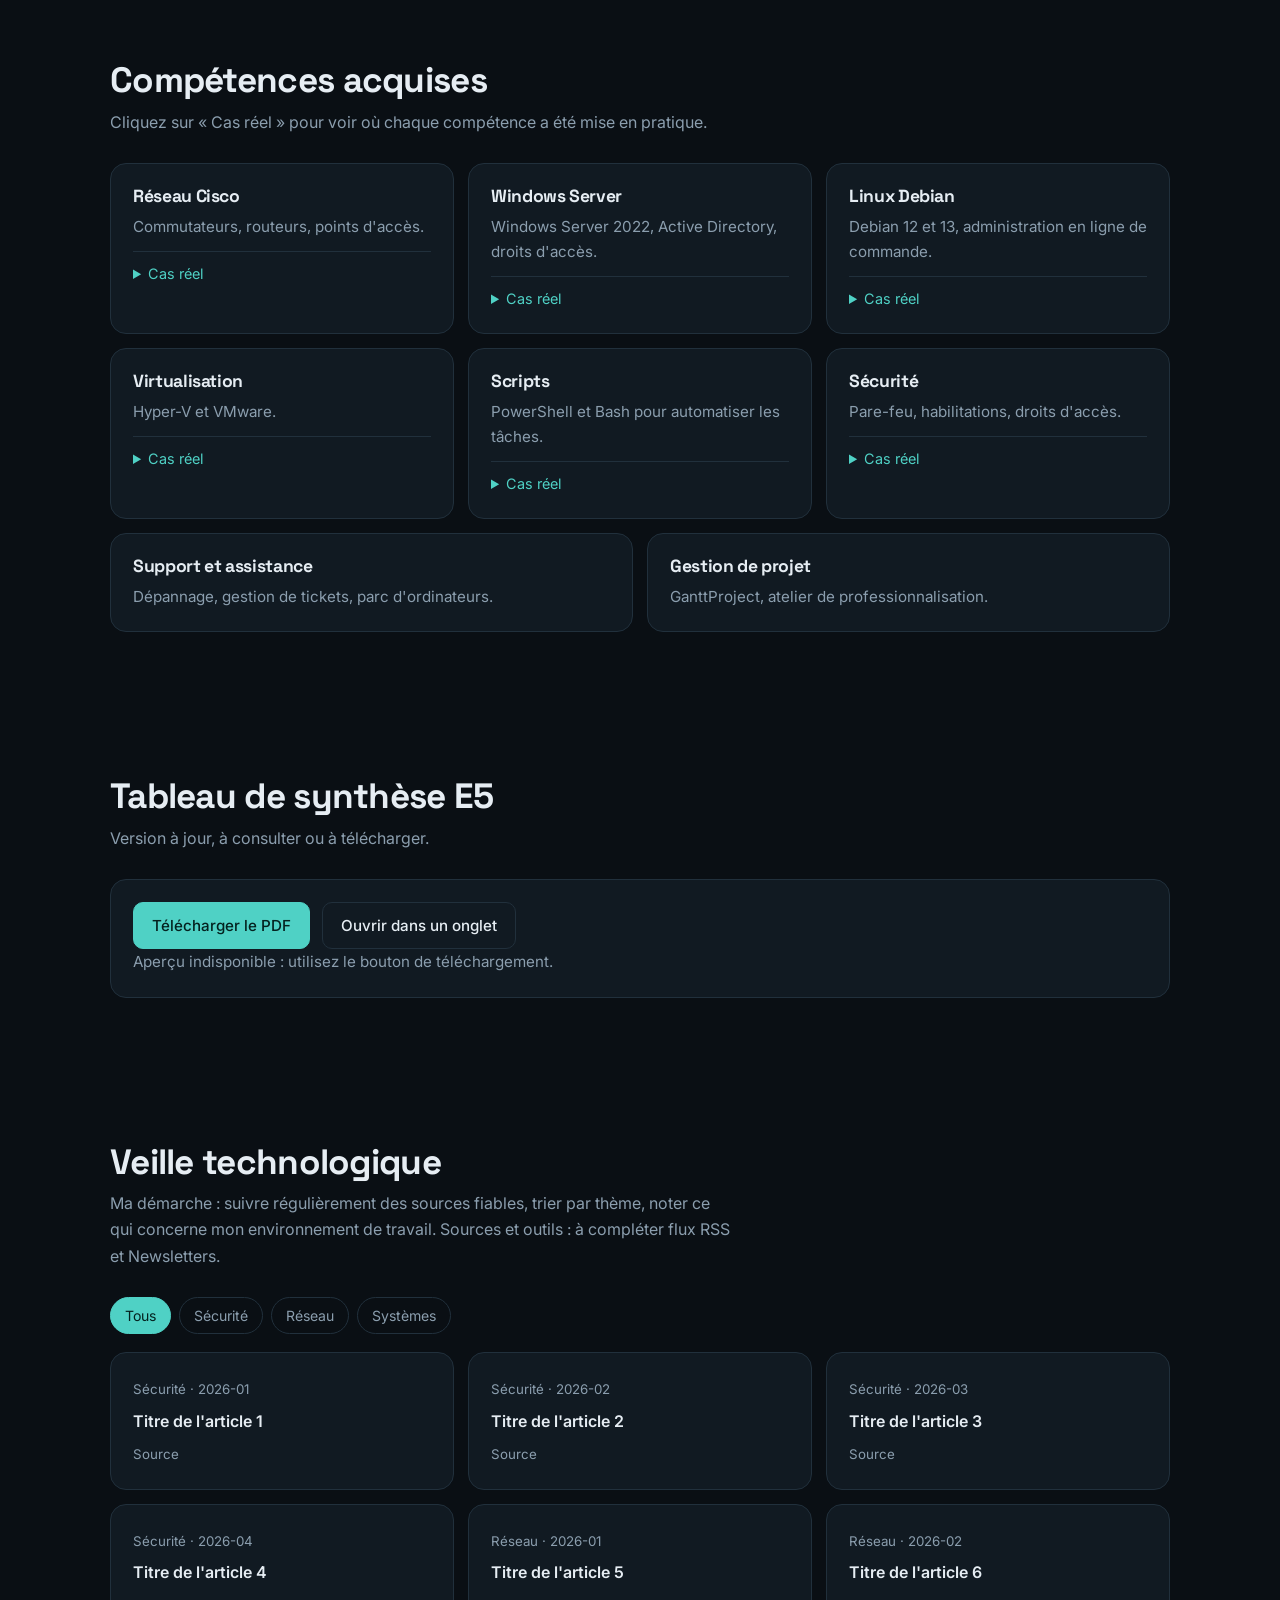
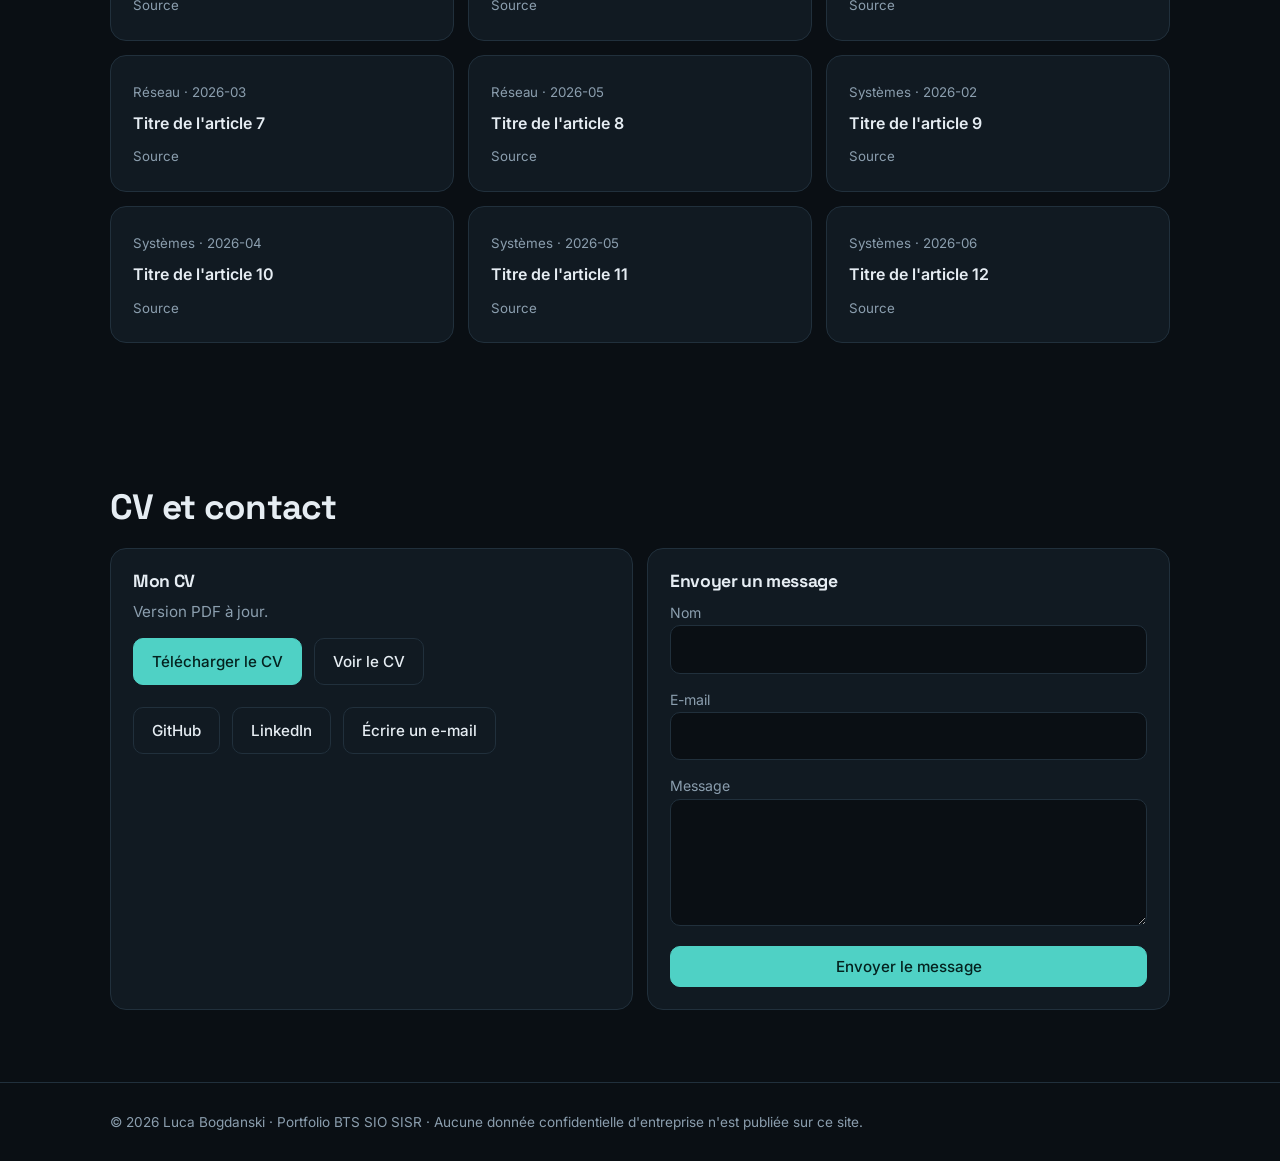
==== commit 17e7eb9b: "Update index.html" ====
--- a/index.html
+++ b/index.html
@@ -33,7 +33,7 @@
 <p class="lead">Contexte professionnel de ma formation.</p>
 <div class="bento">
 <div class="card s4 reveal"><h3>Entreprise d'accueil</h3><p>Cenexi, entreprise du secteur pharmaceutique, service DSI. <em>670 salariés, 4 sites répartis en France et en Belgique.</em></p>
-<div class="fig">Organigramme simplifié du service (à ajouter : assets/img/organigramme.png)</div></div>
+<a href="assets/img/organigramme.png" target="_blank" rel="noopener"><img src="assets/img/organigramme.png" alt="Organigramme simplifié du service DSI" loading="lazy" style="width:100%;height:auto;border-radius:10px;border:1px solid var(--line);margin-top:12px"></a>
 <div class="card s2 reveal"><h3>Équipe</h3><p>Équipe DSI : support, systèmes, réseau. Mon tuteur : <em>Couplan Christophe</em>.</p></div>
 <div class="card s3 reveal"><h3>Missions systèmes et réseaux</h3><ul><li>Administration de serveurs Windows et Linux</li><li>Gestion des utilisateurs et des droits (Active Directory)</li><li>Gestion des actifs : commutateurs, routeurs, pare-feu, imprimantes</li></ul></div>
 <div class="card s3 reveal"><h3>Expériences complémentaires</h3><ul><li>Deux stages de 6 semaines, service informatique d'une mairie (2024 et 2025) : dépannage, gestion de tickets</li><li>Installation électrique courant fort et faible, entreprise familiale (2023 à 2025)</li></ul></div>
